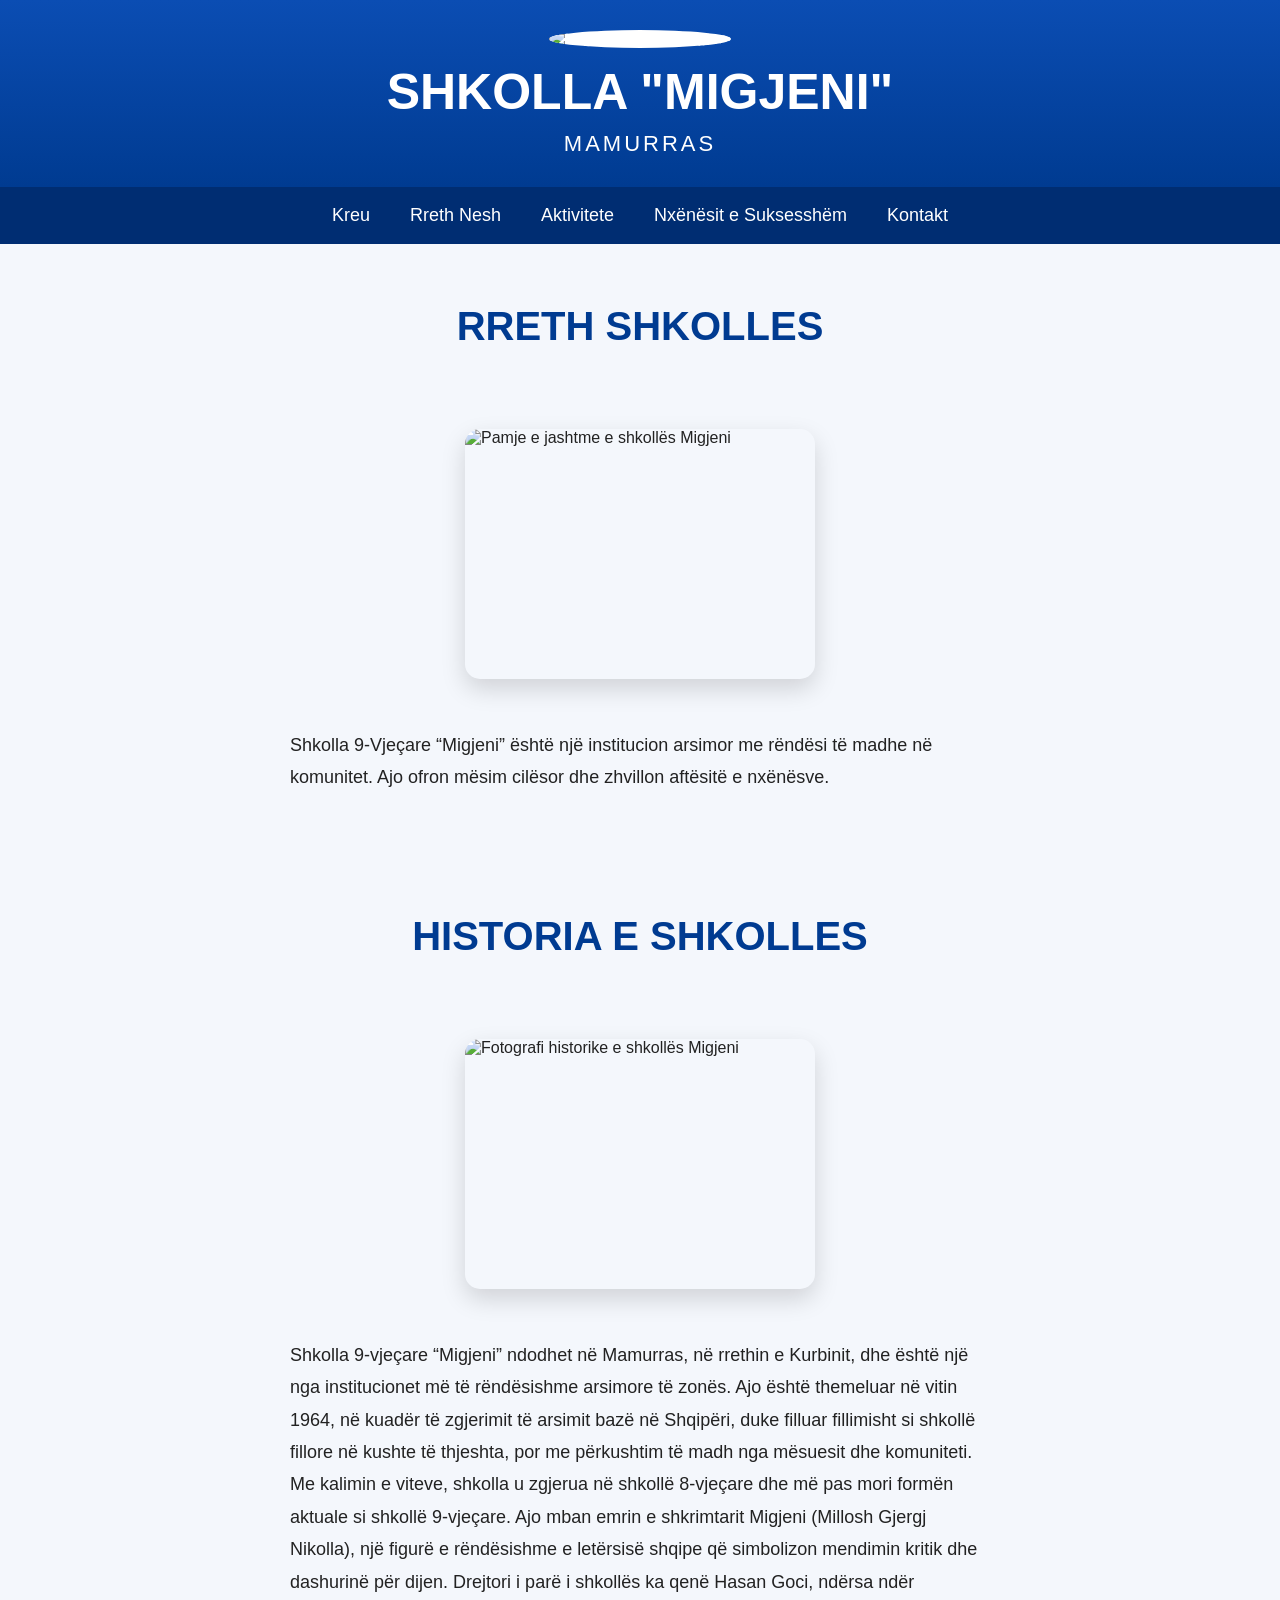
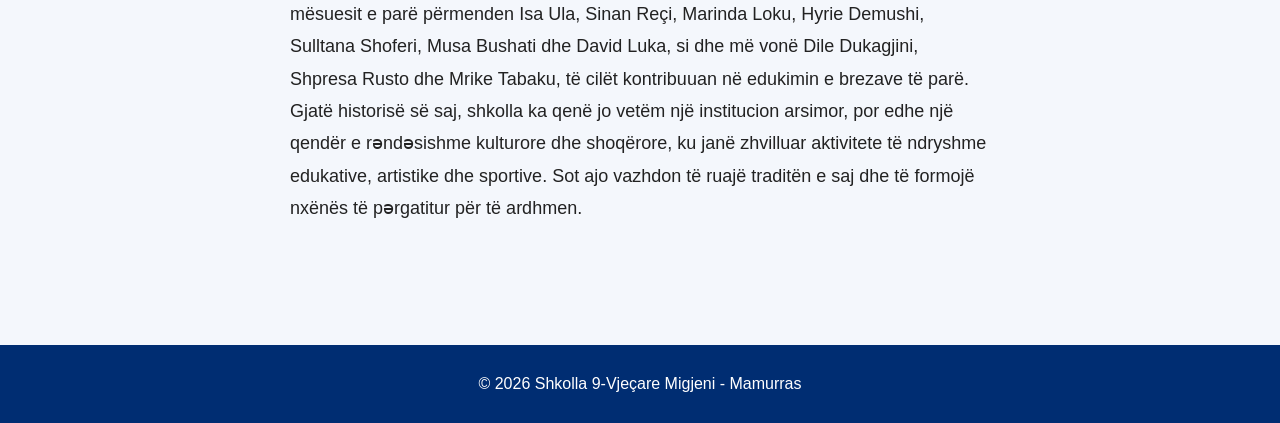
==== index2.html @ fb5d3274 "Refactor index2.html structure and styles" ====
<!DOCTYPE html>
<html lang="sq">
<head>
<meta charset="UTF-8">
<meta name="viewport" content="width=device-width, initial-scale=1.0">
<link rel="icon" href="imazhet\WhatsApp_Image_2026-05-28_at_3.24.03_PM-removebg-preview.png">
<title>Rreth Shkollës - Migjeni</title>

<style>
*{
    margin:0;
    padding:0;
    box-sizing:border-box;
    font-family:Arial, sans-serif;
}

body{
    background:#f4f7fc;
    color:#222;
}

header{
    background:linear-gradient(to bottom,#0b4db3,#003b91);
    text-align:center;
    color:white;
    padding:30px 20px;
}

.logo{
    width:130px;
    height:130px;
    background:white;
    border-radius:50%;
    object-fit:contain;
    margin-bottom:15px;
}

header h1{
    font-size:50px;
    margin-bottom:10px;
}

header p{
    font-size:22px;
    letter-spacing:3px;
}

nav{
    background:#002d72;
    padding:18px;
    position:sticky;
    top:0;
    z-index:1000;
}

nav ul{
    display:flex;
    justify-content:center;
    gap:40px;
    list-style:none;
}

nav a{
    color:white;
    text-decoration:none;
    font-size:18px;
    transition:0.3s;
}

nav a:hover{
    color:#a8c8ff;
}


/* TITULL */
.title{
    text-align:center;
    font-size:40px;
    margin:60px 0 20px;
    color:#003b91;
}

/* SEKSIONE */
.section-row{
    display:flex;
    align-items:center;
    justify-content:center;
    gap:50px;
    padding:60px 10%;
    flex-wrap:wrap;
}

.section-row img{
    width:350px;
    height:250px;
    object-fit:cover;
    border-radius:15px;
    box-shadow:0 10px 25px rgba(0,0,0,0.15);
}

.section-text{
    max-width:700px;
    font-size:18px;
    line-height:1.8;
}

/* HISTORIA (invert) */
.reverse{
    flex-direction:row-reverse;
}

footer{
    background:#002d72;
    color:white;
    text-align:center;
    padding:30px;
    margin-top:60px;
}

@media(max-width:768px){

    header h1{
        font-size:38px;
    }

    .hero h2{
        font-size:42px;
    }

    .hero p{
        font-size:20px;
    }

    nav ul{
        flex-direction:column;
        align-items:center;
        gap:15px;
    }
}

</style>
</head>

<body>

<header>
    <img src="imazhet\WhatsApp_Image_2026-05-28_at_3.24.03_PM-removebg-preview.png" class="logo" alt="Logo e shkollës Migjeni">
    <h1>SHKOLLA "MIGJENI"</h1>
    <p>MAMURRAS</p>
</header>

<nav>
<ul>
<li><a href="index.html">Kreu</a></li>
<li><a href="index2.html">Rreth Nesh</a></li>
<li><a href="index3.html">Aktivitete</a></li>
<li><a href="index4.html">Nxënësit e Suksesshëm</a></li>
<li><a href="index5.html">Kontakt</a></li>
</ul>
</nav>

<h2 class="title">RRETH SHKOLLES</h2>

<div class="section-row">
    <img src="imazhet\WhatsApp Image 2026-05-28 at 2.51.19 PM (1).jpeg" alt="Pamje e jashtme e shkollës Migjeni">
    <div class="section-text">
        Shkolla 9-Vjeçare “Migjeni” është një institucion arsimor me rëndësi të madhe në komunitet.
        Ajo ofron mësim cilësor dhe zhvillon aftësitë e nxënësve.
    </div>
</div>

<h2 class="title">HISTORIA E SHKOLLES</h2>

<div class="section-row reverse">

    <img src="imazhet\WhatsApp Image 2026-05-28 at 2.51.08 PM (1).jpeg" alt="Fotografi historike e shkollës Migjeni">
    
    <div class="section-text">
Shkolla 9-vjeçare “Migjeni” ndodhet në Mamurras, në rrethin e Kurbinit, dhe është një nga institucionet më të rëndësishme arsimore të zonës. Ajo është themeluar në vitin 1964, në kuadër të zgjerimit të arsimit bazë në Shqipëri, duke filluar fillimisht si shkollë fillore në kushte të thjeshta, por me përkushtim të madh nga mësuesit dhe komuniteti.

Me kalimin e viteve, shkolla u zgjerua në shkollë 8-vjeçare dhe më pas mori formën aktuale si shkollë 9-vjeçare. Ajo mban emrin e shkrimtarit Migjeni (Millosh Gjergj Nikolla), një figurë e rëndësishme e letërsisë shqipe që simbolizon mendimin kritik dhe dashurinë për dijen.

Drejtori i parë i shkollës ka qenë Hasan Goci, ndërsa ndër mësuesit e parë përmenden Isa Ula, Sinan Reçi, Marinda Loku, Hyrie Demushi, Sulltana Shoferi, Musa Bushati dhe David Luka, si dhe më vonë Dile Dukagjini, Shpresa Rusto dhe Mrike Tabaku, të cilët kontribuuan në edukimin e brezave të parë.

Gjatë historisë së saj, shkolla ka qenë jo vetëm një institucion arsimor, por edhe një qendër e rəndəsishme kulturore dhe shoqërore, ku janë zhvilluar aktivitete të ndryshme edukative, artistike dhe sportive. Sot ajo vazhdon të ruajë traditën e saj dhe të formojë nxënës të pərgatitur për të ardhmen.
    </div> 
</div>

<footer>
© 2026 Shkolla 9-Vjeçare Migjeni - Mamurras
</footer>

</body>
</html>
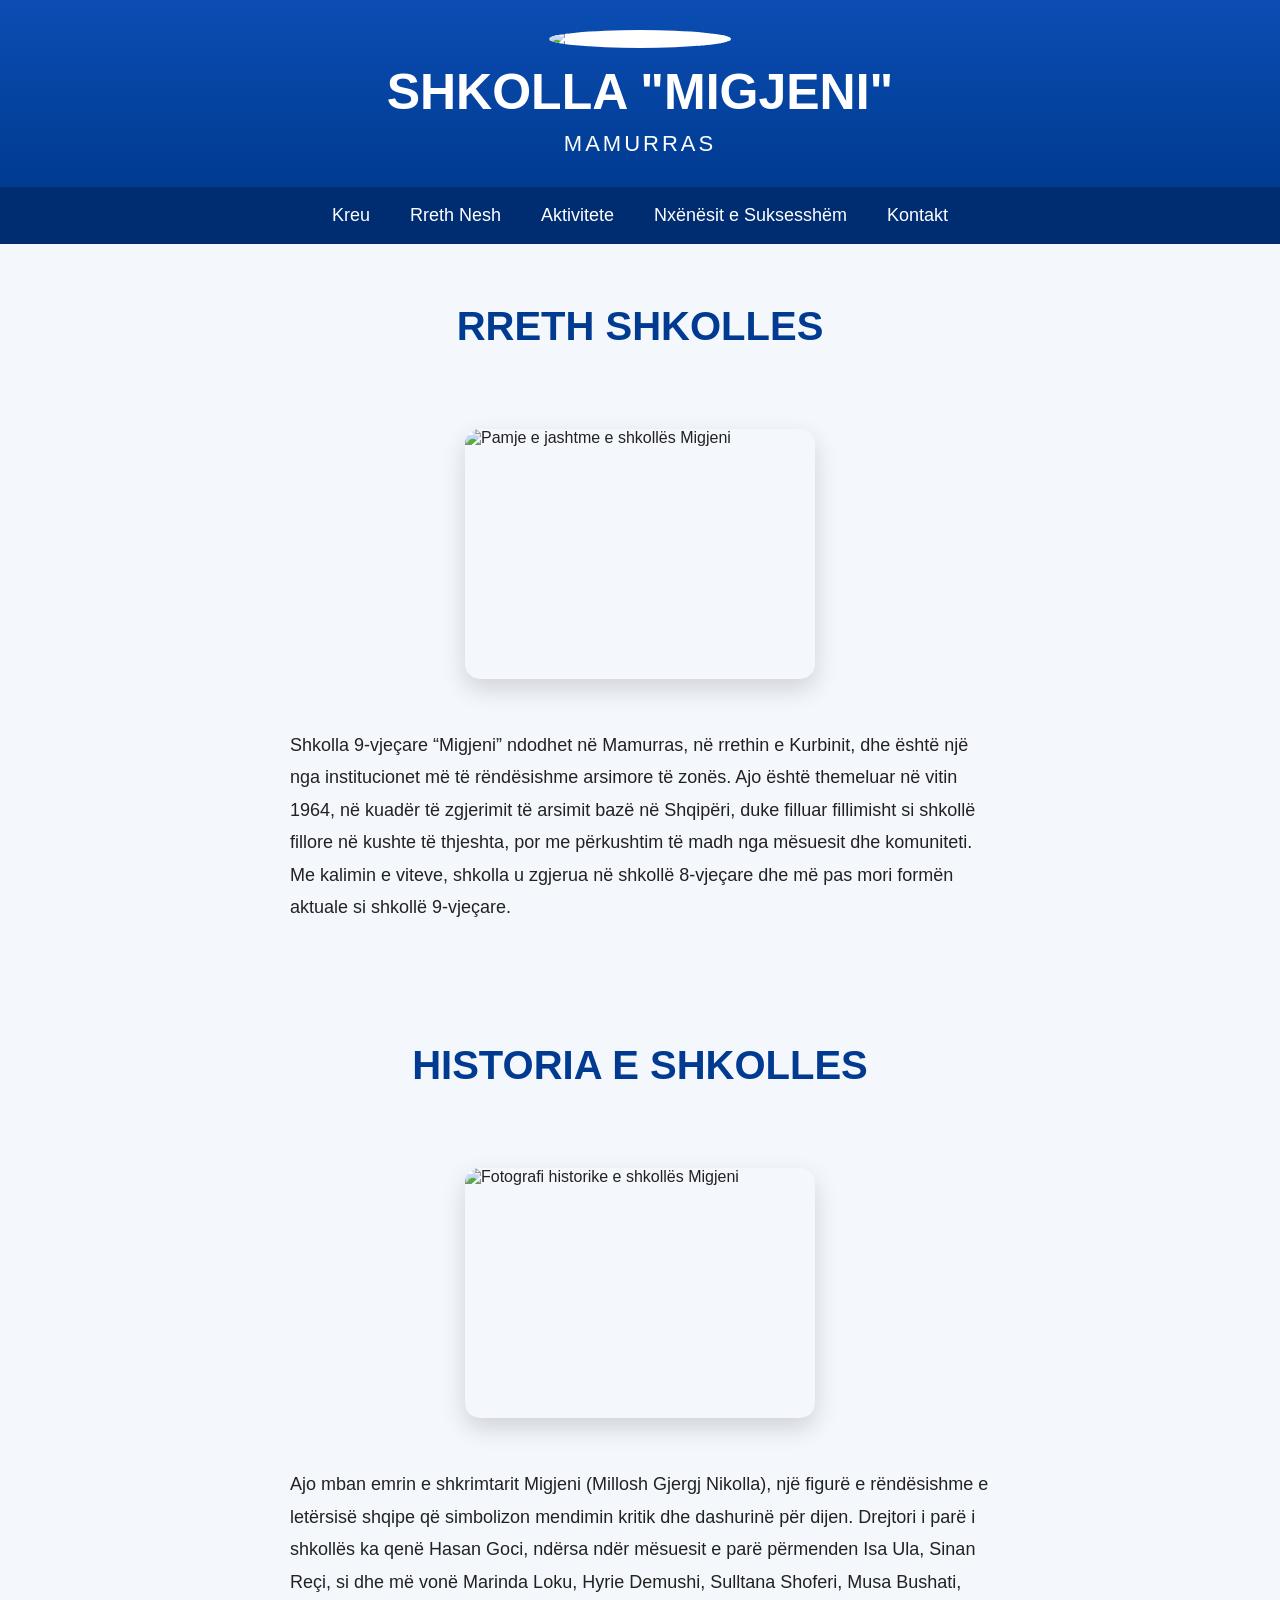
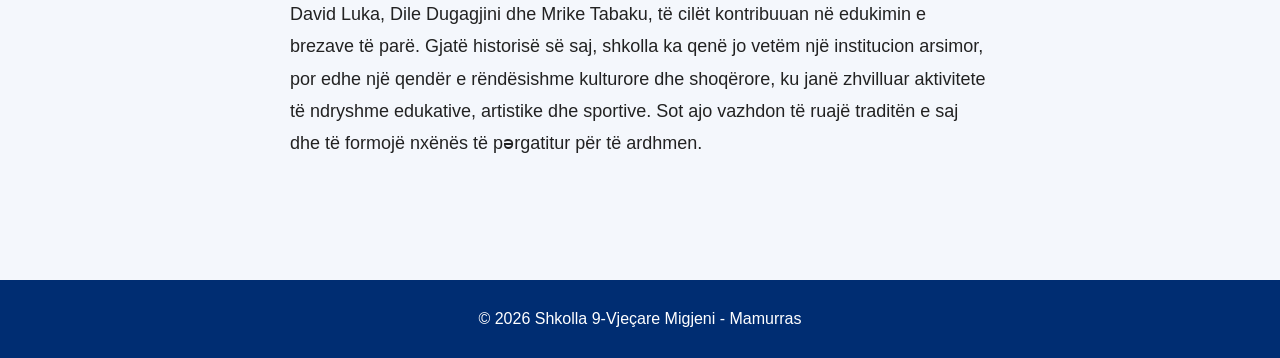
==== commit 1f52a440: "Restore index2.html content Restored the original content of index2.html after it was removed." ====
--- a/index2.html
+++ b/index2.html
@@ -164,8 +164,9 @@
 <div class="section-row">
     <img src="imazhet\WhatsApp Image 2026-05-28 at 2.51.19 PM (1).jpeg" alt="Pamje e jashtme e shkollës Migjeni">
     <div class="section-text">
-        Shkolla 9-Vjeçare “Migjeni” është një institucion arsimor me rëndësi të madhe në komunitet.
-        Ajo ofron mësim cilësor dhe zhvillon aftësitë e nxënësve.
+        Shkolla 9-vjeçare “Migjeni” ndodhet në Mamurras, në rrethin e Kurbinit, dhe është një nga institucionet më të rëndësishme arsimore të zonës. Ajo është themeluar në vitin 1964, në kuadër të zgjerimit të arsimit bazë në Shqipëri, duke filluar fillimisht si shkollë fillore në kushte të thjeshta, por me përkushtim të madh nga mësuesit dhe komuniteti.
+
+Me kalimin e viteve, shkolla u zgjerua në shkollë 8-vjeçare dhe më pas mori formën aktuale si shkollë 9-vjeçare. 
     </div>
 </div>
 
@@ -176,13 +177,11 @@
     <img src="imazhet\WhatsApp Image 2026-05-28 at 2.51.08 PM (1).jpeg" alt="Fotografi historike e shkollës Migjeni">
     
     <div class="section-text">
-Shkolla 9-vjeçare “Migjeni” ndodhet në Mamurras, në rrethin e Kurbinit, dhe është një nga institucionet më të rëndësishme arsimore të zonës. Ajo është themeluar në vitin 1964, në kuadër të zgjerimit të arsimit bazë në Shqipëri, duke filluar fillimisht si shkollë fillore në kushte të thjeshta, por me përkushtim të madh nga mësuesit dhe komuniteti.
+Ajo mban emrin e shkrimtarit Migjeni (Millosh Gjergj Nikolla), një figurë e rëndësishme e letërsisë shqipe që simbolizon mendimin kritik dhe dashurinë për dijen.
 
-Me kalimin e viteve, shkolla u zgjerua në shkollë 8-vjeçare dhe më pas mori formën aktuale si shkollë 9-vjeçare. Ajo mban emrin e shkrimtarit Migjeni (Millosh Gjergj Nikolla), një figurë e rëndësishme e letërsisë shqipe që simbolizon mendimin kritik dhe dashurinë për dijen.
+Drejtori i parë i shkollës ka qenë Hasan Goci, ndërsa ndër mësuesit e parë përmenden Isa Ula, Sinan Reçi, si dhe më vonë Marinda Loku, Hyrie Demushi, Sulltana Shoferi, Musa Bushati, David Luka, Dile Dugagjini dhe Mrike Tabaku, të cilët kontribuuan në edukimin e brezave të parë.
 
-Drejtori i parë i shkollës ka qenë Hasan Goci, ndërsa ndër mësuesit e parë përmenden Isa Ula, Sinan Reçi, Marinda Loku, Hyrie Demushi, Sulltana Shoferi, Musa Bushati dhe David Luka, si dhe më vonë Dile Dukagjini, Shpresa Rusto dhe Mrike Tabaku, të cilët kontribuuan në edukimin e brezave të parë.
-
-Gjatë historisë së saj, shkolla ka qenë jo vetëm një institucion arsimor, por edhe një qendër e rəndəsishme kulturore dhe shoqërore, ku janë zhvilluar aktivitete të ndryshme edukative, artistike dhe sportive. Sot ajo vazhdon të ruajë traditën e saj dhe të formojë nxënës të pərgatitur për të ardhmen.
+Gjatë historisë së saj, shkolla ka qenë jo vetëm një institucion arsimor, por edhe një qendër e rëndësishme kulturore dhe shoqërore, ku janë zhvilluar aktivitete të ndryshme edukative, artistike dhe sportive. Sot ajo vazhdon të ruajë traditën e saj dhe të formojë nxënës të pərgatitur për të ardhmen.
     </div> 
 </div>
 
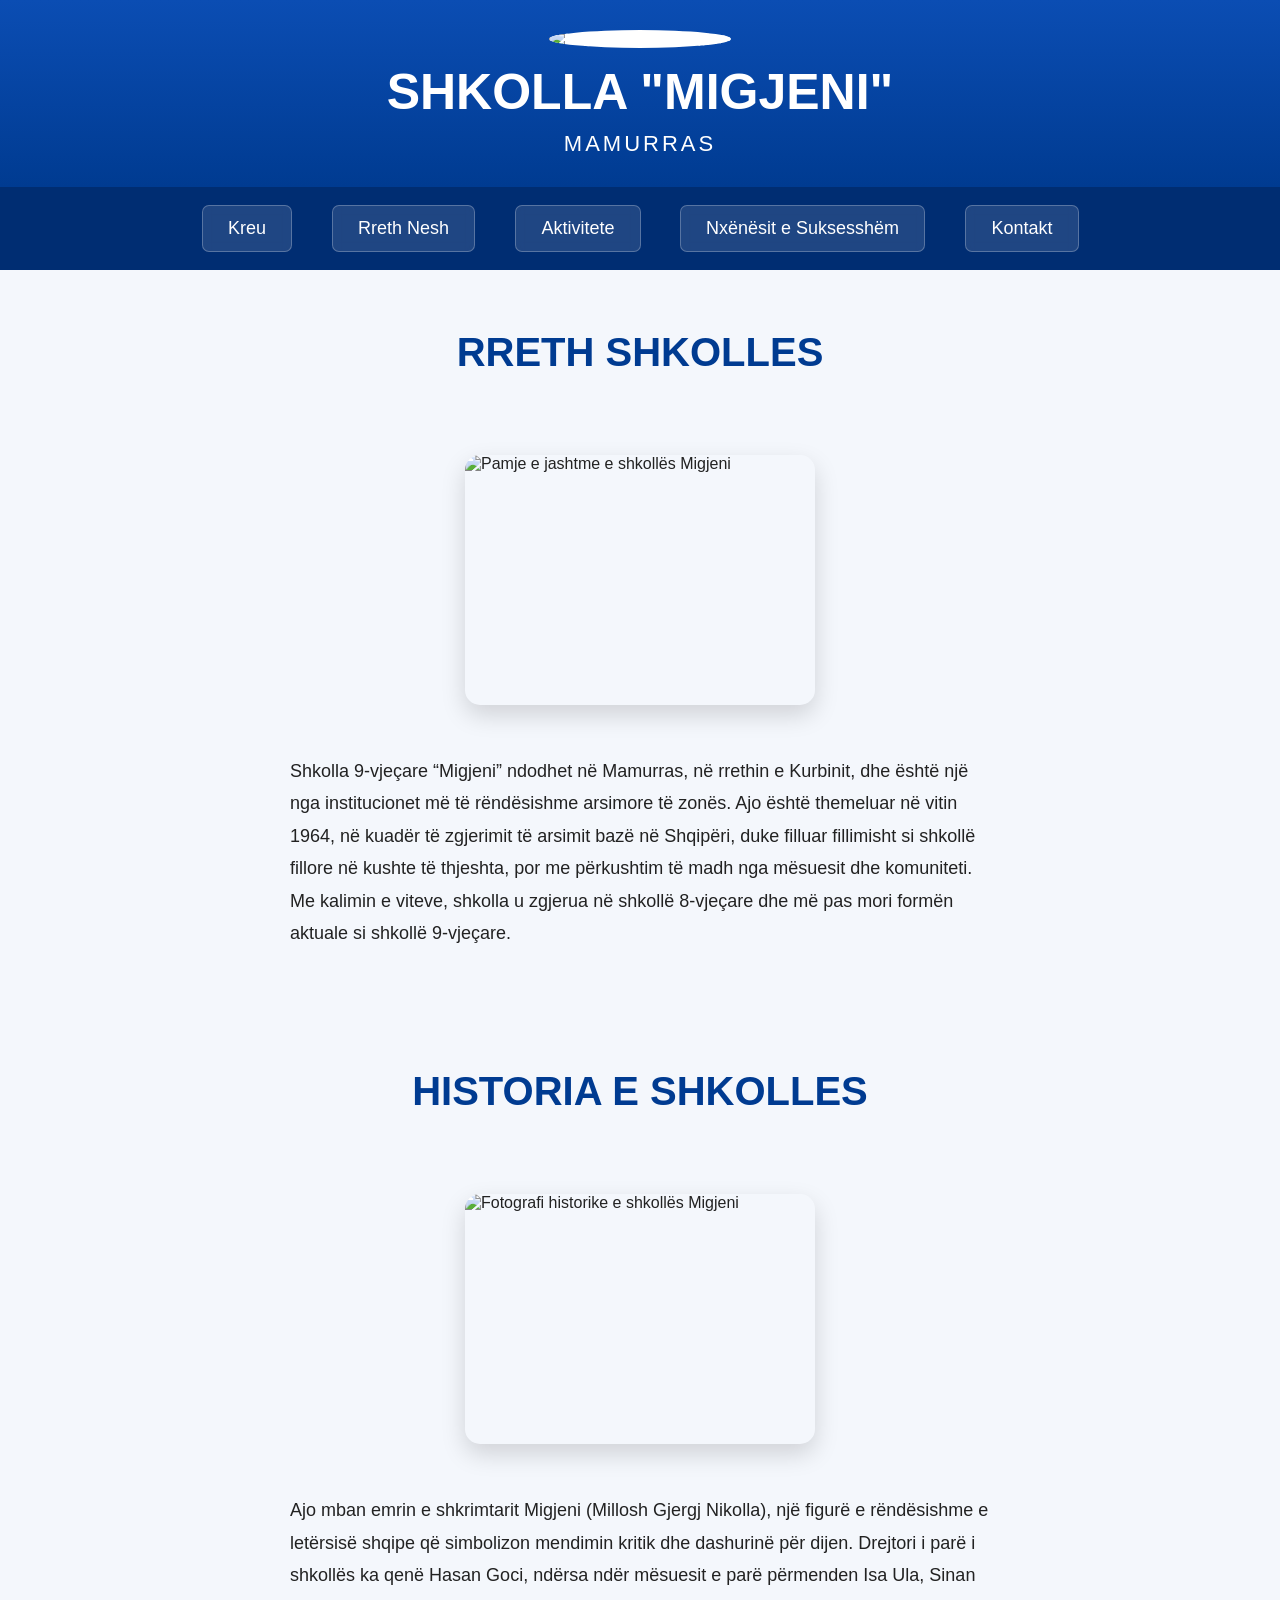
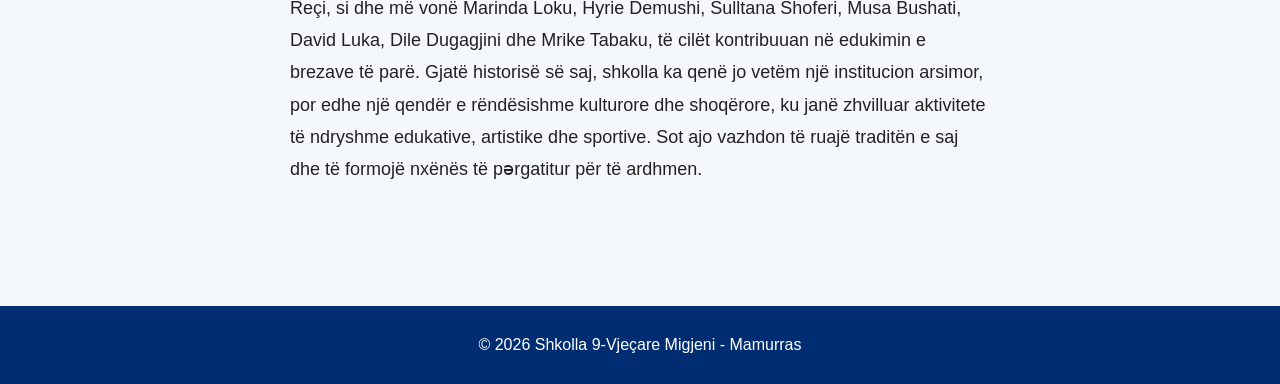
==== commit 889864d1: "Refactor index2.html structure and styles" ====
--- a/index2.html
+++ b/index2.html
@@ -64,13 +64,21 @@
     color:white;
     text-decoration:none;
     font-size:18px;
+    padding:12px 25px;
+    background:rgba(255,255,255,0.12);
+    border:1px solid rgba(255,255,255,0.25);
+    border-radius:7px; /* shumë të rrumbullakosura */
     transition:0.3s;
+    display:inline-block;
+    -webkit-backdrop-filter:blur(5px);
+    backdrop-filter:blur(5px);
 }
 
 nav a:hover{
-    color:#a8c8ff;
-}
-
+    background:#1e5bc6;
+    color:white;
+    transform:translateY(-2px);
+}
 
 /* TITULL */
 .title{
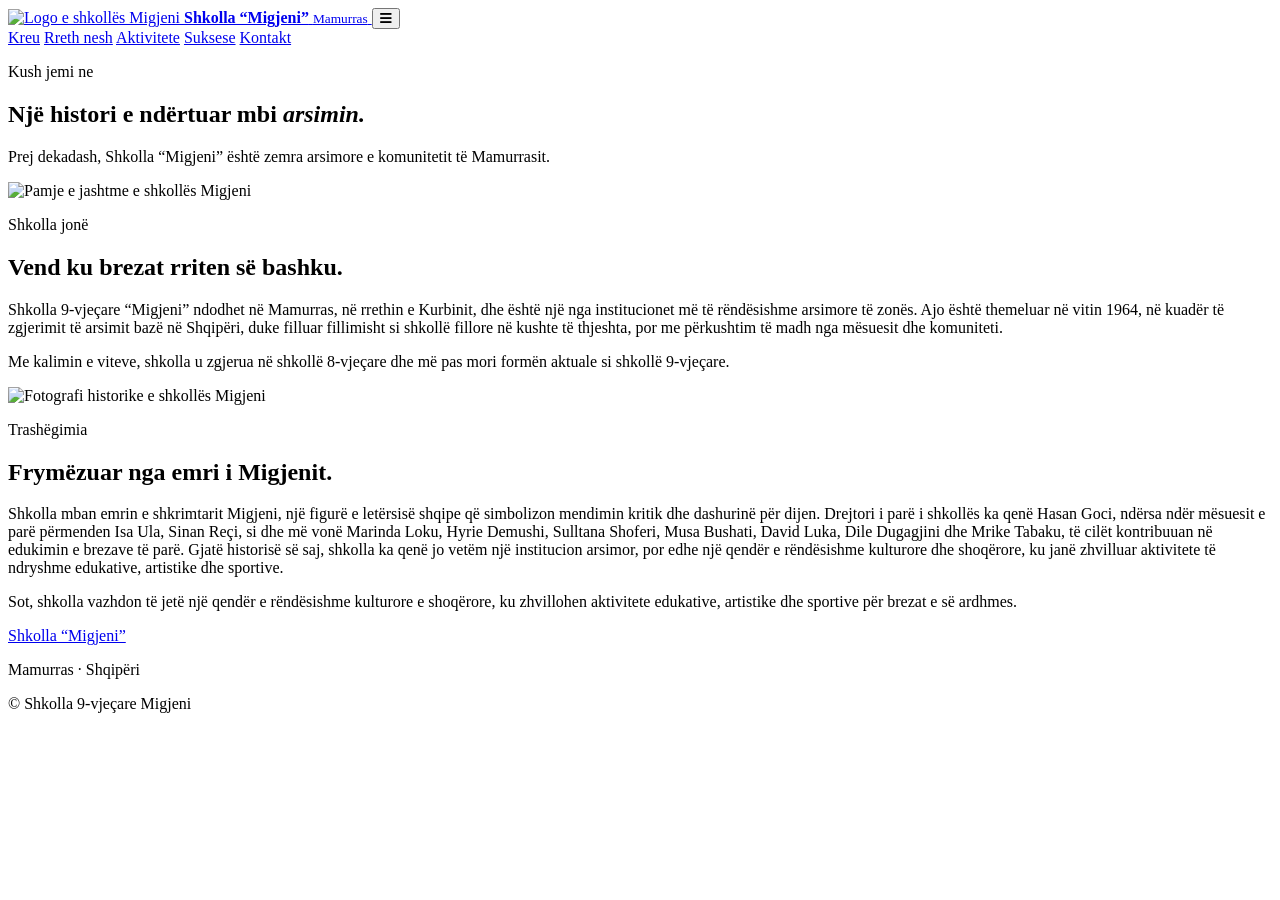
==== commit 35ec4528: "Update index2.html" ====
--- a/index2.html
+++ b/index2.html
@@ -1,201 +1,78 @@
 <!DOCTYPE html>
 <html lang="sq">
-<head>
-<meta charset="UTF-8">
-<meta name="viewport" content="width=device-width, initial-scale=1.0">
-<link rel="icon" href="imazhet\WhatsApp_Image_2026-05-28_at_3.24.03_PM-removebg-preview.png">
-<title>Rreth Shkollës - Migjeni</title>
-
-<style>
-*{
-    margin:0;
-    padding:0;
-    box-sizing:border-box;
-    font-family:Arial, sans-serif;
-}
-
-body{
-    background:#f4f7fc;
-    color:#222;
-}
-
-header{
-    background:linear-gradient(to bottom,#0b4db3,#003b91);
-    text-align:center;
-    color:white;
-    padding:30px 20px;
-}
-
-.logo{
-    width:130px;
-    height:130px;
-    background:white;
-    border-radius:50%;
-    object-fit:contain;
-    margin-bottom:15px;
-}
-
-header h1{
-    font-size:50px;
-    margin-bottom:10px;
-}
-
-header p{
-    font-size:22px;
-    letter-spacing:3px;
-}
-
-nav{
-    background:#002d72;
-    padding:18px;
-    position:sticky;
-    top:0;
-    z-index:1000;
-}
-
-nav ul{
-    display:flex;
-    justify-content:center;
-    gap:40px;
-    list-style:none;
-}
-
-nav a{
-    color:white;
-    text-decoration:none;
-    font-size:18px;
-    padding:12px 25px;
-    background:rgba(255,255,255,0.12);
-    border:1px solid rgba(255,255,255,0.25);
-    border-radius:7px; /* shumë të rrumbullakosura */
-    transition:0.3s;
-    display:inline-block;
-    -webkit-backdrop-filter:blur(5px);
-    backdrop-filter:blur(5px);
-}
-
-nav a:hover{
-    background:#1e5bc6;
-    color:white;
-    transform:translateY(-2px);
-}
-
-/* TITULL */
-.title{
-    text-align:center;
-    font-size:40px;
-    margin:60px 0 20px;
-    color:#003b91;
-}
-
-/* SEKSIONE */
-.section-row{
-    display:flex;
-    align-items:center;
-    justify-content:center;
-    gap:50px;
-    padding:60px 10%;
-    flex-wrap:wrap;
-}
-
-.section-row img{
-    width:350px;
-    height:250px;
-    object-fit:cover;
-    border-radius:15px;
-    box-shadow:0 10px 25px rgba(0,0,0,0.15);
-}
-
-.section-text{
-    max-width:700px;
-    font-size:18px;
-    line-height:1.8;
-}
-
-/* HISTORIA (invert) */
-.reverse{
-    flex-direction:row-reverse;
-}
-
-footer{
-    background:#002d72;
-    color:white;
-    text-align:center;
-    padding:30px;
-    margin-top:60px;
-}
-
-@media(max-width:768px){
-
-    header h1{
-        font-size:38px;
-    }
-
-    .hero h2{
-        font-size:42px;
-    }
-
-    .hero p{
-        font-size:20px;
-    }
-
-    nav ul{
-        flex-direction:column;
-        align-items:center;
-        gap:15px;
-    }
-}
-
-</style>
-</head>
-
-<body>
-
-<header>
-    <img src="imazhet\WhatsApp_Image_2026-05-28_at_3.24.03_PM-removebg-preview.png" class="logo" alt="Logo e shkollës Migjeni">
-    <h1>SHKOLLA "MIGJENI"</h1>
-    <p>MAMURRAS</p>
-</header>
-
-<nav>
-<ul>
-<li><a href="index.html">Kreu</a></li>
-<li><a href="index2.html">Rreth Nesh</a></li>
-<li><a href="index3.html">Aktivitete</a></li>
-<li><a href="index4.html">Nxënësit e Suksesshëm</a></li>
-<li><a href="index5.html">Kontakt</a></li>
-</ul>
-</nav>
-
-<h2 class="title">RRETH SHKOLLES</h2>
-
-<div class="section-row">
-    <img src="imazhet\WhatsApp Image 2026-05-28 at 2.51.19 PM (1).jpeg" alt="Pamje e jashtme e shkollës Migjeni">
-    <div class="section-text">
-        Shkolla 9-vjeçare “Migjeni” ndodhet në Mamurras, në rrethin e Kurbinit, dhe është një nga institucionet më të rëndësishme arsimore të zonës. Ajo është themeluar në vitin 1964, në kuadër të zgjerimit të arsimit bazë në Shqipëri, duke filluar fillimisht si shkollë fillore në kushte të thjeshta, por me përkushtim të madh nga mësuesit dhe komuniteti.
-
-Me kalimin e viteve, shkolla u zgjerua në shkollë 8-vjeçare dhe më pas mori formën aktuale si shkollë 9-vjeçare. 
-    </div>
-</div>
-
-<h2 class="title">HISTORIA E SHKOLLES</h2>
-
-<div class="section-row reverse">
-
-    <img src="imazhet\WhatsApp Image 2026-05-28 at 2.51.08 PM (1).jpeg" alt="Fotografi historike e shkollës Migjeni">
-    
-    <div class="section-text">
-Ajo mban emrin e shkrimtarit Migjeni (Millosh Gjergj Nikolla), një figurë e rëndësishme e letërsisë shqipe që simbolizon mendimin kritik dhe dashurinë për dijen.
-
-Drejtori i parë i shkollës ka qenë Hasan Goci, ndërsa ndër mësuesit e parë përmenden Isa Ula, Sinan Reçi, si dhe më vonë Marinda Loku, Hyrie Demushi, Sulltana Shoferi, Musa Bushati, David Luka, Dile Dugagjini dhe Mrike Tabaku, të cilët kontribuuan në edukimin e brezave të parë.
-
-Gjatë historisë së saj, shkolla ka qenë jo vetëm një institucion arsimor, por edhe një qendër e rëndësishme kulturore dhe shoqërore, ku janë zhvilluar aktivitete të ndryshme edukative, artistike dhe sportive. Sot ajo vazhdon të ruajë traditën e saj dhe të formojë nxënës të pərgatitur për të ardhmen.
-    </div> 
-</div>
-
-<footer>
-© 2026 Shkolla 9-Vjeçare Migjeni - Mamurras
-</footer>
-
-</body>
+  <head>
+    <meta charset="UTF-8">
+    <meta name="viewport" content="width=device-width, initial-scale=1.0">
+    <link rel="icon" href="imazhet/WhatsApp_Image_2026-05-28_at_3.24.03_PM-removebg-preview.png">
+    <title>Rreth nesh | Shkolla Migjeni</title>
+    <link rel="preconnect" href="https://fonts.googleapis.com">
+    <link rel="preconnect" href="https://fonts.gstatic.com" crossorigin>
+    <link href="https://fonts.googleapis.com/css2?family=DM+Sans:wght@400;500;600;700&family=Playfair+Display:wght@600;700&display=swap" rel="stylesheet">
+    <link rel="stylesheet" href="https://cdnjs.cloudflare.com/ajax/libs/font-awesome/6.5.2/css/all.min.css">
+    <link rel="stylesheet" href="site.css">
+    <script src="app.js" defer>
+    </script>
+  </head>
+  <body data-page="about">
+    <header class="site-header">
+      <a class="brand" href="index.html">
+        <img src="imazhet/WhatsApp_Image_2026-05-28_at_3.24.03_PM-removebg-preview.png" alt="Logo e shkollës Migjeni">
+        <span>
+          <strong>Shkolla “Migjeni”</strong>
+          <small>Mamurras</small>
+        </span>
+      </a>
+      <button class="menu-toggle" aria-label="Hap menunë" aria-expanded="false">
+        <i class="fa-solid fa-bars">
+        </i>
+      </button>
+      <nav class="site-nav" aria-label="Navigimi kryesor">
+        <a href="index.html">Kreu</a>
+        <a href="index2.html">Rreth nesh</a>
+        <a href="index3.html">Aktivitete</a>
+        <a href="index4.html">Suksese</a>
+        <a href="index5.html">Kontakt</a>
+      </nav>
+    </header>
+    <main>
+      <section class="page-hero">
+        <p class="eyebrow">Kush jemi ne</p>
+        <h1>Një histori e ndërtuar mbi <em>arsimin.</em>
+        </h1>
+        <p>Prej dekadash, Shkolla “Migjeni” është zemra arsimore e komunitetit të Mamurrasit.</p>
+      </section>
+      <section class="story section-shell">
+        <article class="story-block reveal">
+          <div class="story-image">
+            <img src="imazhet/WhatsApp Image 2026-05-28 at 2.51.19 PM (1).jpeg" alt="Pamje e jashtme e shkollës Migjeni">
+          </div>
+          <div class="story-copy">
+            <p class="eyebrow">Shkolla jonë</p>
+            <h2>Vend ku brezat rriten së bashku.</h2>
+            <p>Shkolla 9-vjeçare “Migjeni” ndodhet në Mamurras, në rrethin e Kurbinit, dhe është një nga institucionet më të rëndësishme arsimore të zonës. Ajo është themeluar në vitin 1964, në kuadër të zgjerimit të arsimit bazë në Shqipëri, duke filluar fillimisht si shkollë fillore në kushte të thjeshta, por me përkushtim të madh nga mësuesit dhe komuniteti.</p>
+            <p>Me kalimin e viteve, shkolla u zgjerua në shkollë 8-vjeçare dhe më pas mori formën aktuale si shkollë 9-vjeçare.</p>
+          </div>
+        </article>
+        <article class="story-block reverse reveal">
+          <div class="story-image">
+            <img src="imazhet/WhatsApp Image 2026-05-28 at 2.51.08 PM (1).jpeg" alt="Fotografi historike e shkollës Migjeni">
+          </div>
+          <div class="story-copy">
+            <p class="eyebrow">Trashëgimia</p>
+            <h2>Frymëzuar nga emri i Migjenit.</h2>
+            <p>Shkolla mban emrin e shkrimtarit Migjeni, një figurë e letërsisë shqipe që simbolizon mendimin kritik dhe dashurinë për dijen. Drejtori i parë i shkollës ka qenë Hasan Goci, ndërsa ndër mësuesit e parë përmenden Isa Ula, Sinan Reçi, si dhe më vonë Marinda Loku, Hyrie Demushi, Sulltana Shoferi, Musa Bushati, David Luka, Dile Dugagjini dhe Mrike Tabaku, të cilët kontribuuan në edukimin e brezave të parë. Gjatë historisë së saj, shkolla ka qenë jo vetëm një institucion arsimor, por edhe një qendër e rëndësishme kulturore dhe shoqërore, ku janë zhvilluar aktivitete të ndryshme edukative, artistike dhe sportive.</p>
+            <p>Sot, shkolla vazhdon të jetë një qendër e rëndësishme kulturore e shoqërore, ku zhvillohen aktivitete edukative, artistike dhe sportive për brezat e së ardhmes.</p>
+          </div>
+        </article>
+      </section>
+    </main>
+    <footer class="site-footer">
+      <div>
+        <a class="footer-brand" href="index.html">Shkolla “Migjeni”</a>
+        <p>Mamurras · Shqipëri</p>
+      </div>
+      <p>© <span class="year">
+      </span> Shkolla 9-vjeçare Migjeni</p>
+    </footer>
+  </body>
 </html>
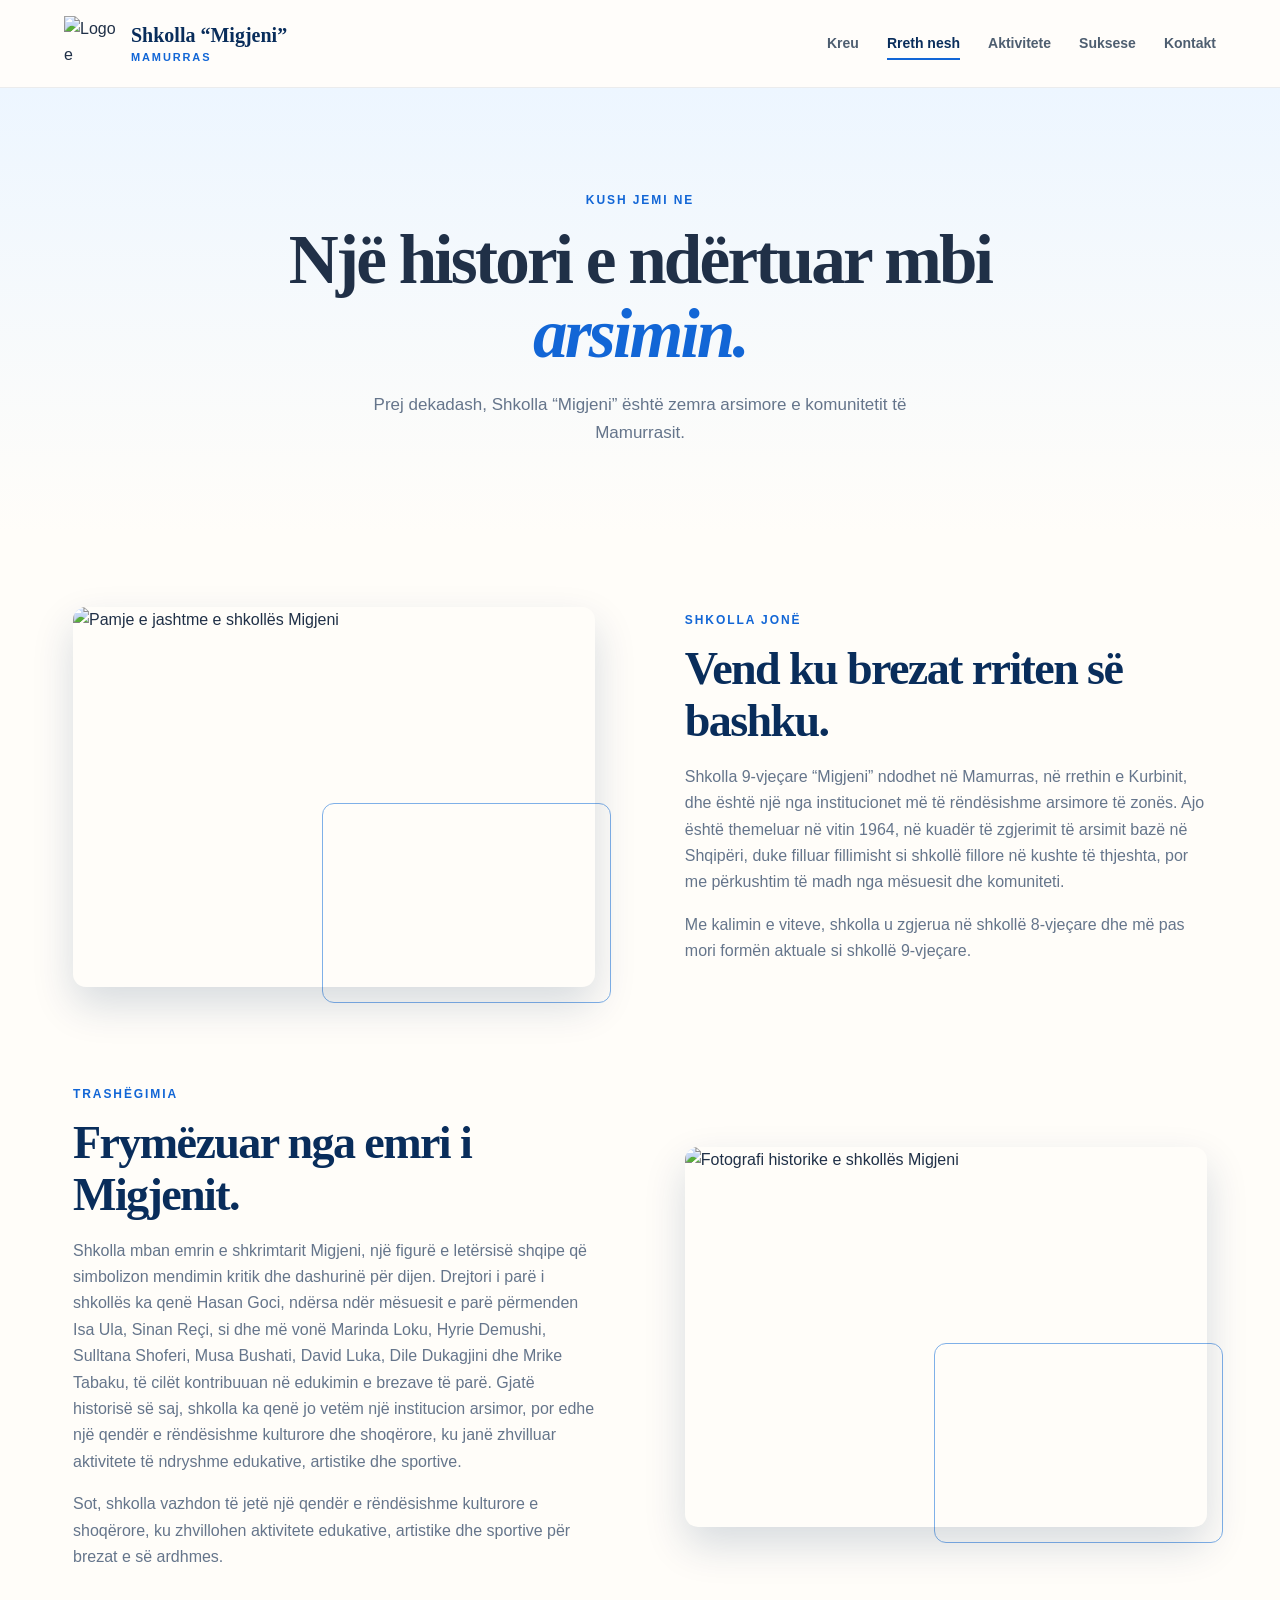
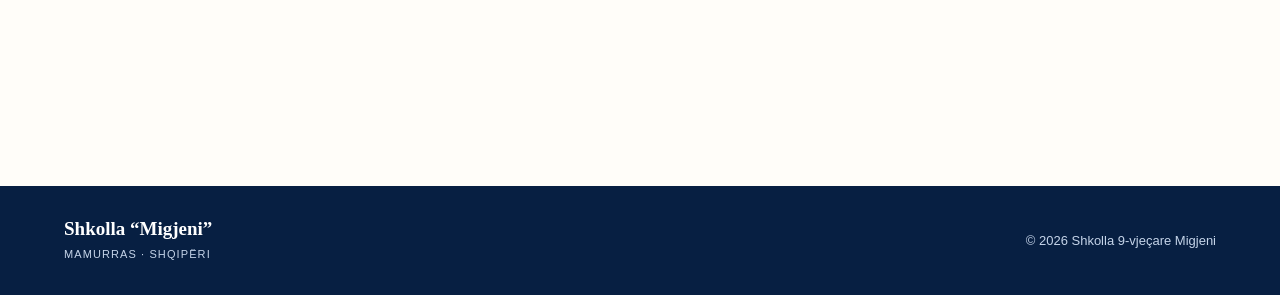
==== commit 4428f131: "Update index2.html" ====
--- a/index2.html
+++ b/index2.html
@@ -60,7 +60,7 @@
           <div class="story-copy">
             <p class="eyebrow">Trashëgimia</p>
             <h2>Frymëzuar nga emri i Migjenit.</h2>
-            <p>Shkolla mban emrin e shkrimtarit Migjeni, një figurë e letërsisë shqipe që simbolizon mendimin kritik dhe dashurinë për dijen. Drejtori i parë i shkollës ka qenë Hasan Goci, ndërsa ndër mësuesit e parë përmenden Isa Ula, Sinan Reçi, si dhe më vonë Marinda Loku, Hyrie Demushi, Sulltana Shoferi, Musa Bushati, David Luka, Dile Dugagjini dhe Mrike Tabaku, të cilët kontribuuan në edukimin e brezave të parë. Gjatë historisë së saj, shkolla ka qenë jo vetëm një institucion arsimor, por edhe një qendër e rëndësishme kulturore dhe shoqërore, ku janë zhvilluar aktivitete të ndryshme edukative, artistike dhe sportive.</p>
+            <p>Shkolla mban emrin e shkrimtarit Migjeni, një figurë e letërsisë shqipe që simbolizon mendimin kritik dhe dashurinë për dijen. Drejtori i parë i shkollës ka qenë Hasan Goci, ndërsa ndër mësuesit e parë përmenden Isa Ula, Sinan Reçi, si dhe më vonë Marinda Loku, Hyrie Demushi, Sulltana Shoferi, Musa Bushati, David Luka, Dile Dukagjini dhe Mrike Tabaku, të cilët kontribuuan në edukimin e brezave të parë. Gjatë historisë së saj, shkolla ka qenë jo vetëm një institucion arsimor, por edhe një qendër e rëndësishme kulturore dhe shoqërore, ku janë zhvilluar aktivitete të ndryshme edukative, artistike dhe sportive.</p>
             <p>Sot, shkolla vazhdon të jetë një qendër e rëndësishme kulturore e shoqërore, ku zhvillohen aktivitete edukative, artistike dhe sportive për brezat e së ardhmes.</p>
           </div>
         </article>
--- a/site.css
+++ b/site.css
@@ -0,0 +1,807 @@
+:root{
+    --ink:#092d5b;
+    --blue:#1266d6;
+    --sky:#eaf4ff;
+    --cream:#fffdf9;
+    --text:#203047;
+    --muted:#65758b;
+    --line:#dce6ef;
+    --gold:#f5ac32;
+    --coral:#e66a55;
+    --serif:'Playfair Display', Georgia, serif;
+    --sans:'DM Sans', Arial, sans-serif
+}
+
+*{
+    box-sizing:border-box
+}
+
+html{
+    scroll-behavior:smooth
+}
+
+body{
+    margin:0;
+    background:var(--cream);
+    color:var(--text);
+    font-family:var(--sans);
+    line-height:1.65
+}
+
+img{
+    display:block;
+    max-width:100%
+}
+
+a{
+    text-decoration:none;
+    color:inherit
+}
+
+.site-header{
+    height:88px;
+    display:flex;
+    align-items:center;
+    justify-content:space-between;
+    gap:32px;
+    padding:0 clamp(20px, 5vw, 80px);
+    background:#fffdfa;
+    border-bottom:1px solid rgba(9, 45, 91, .08);
+    position:sticky;
+    top:0;
+    z-index:20
+}
+
+.brand{
+    display:flex;
+    align-items:center;
+    gap:12px;
+    min-width:max-content
+}
+
+.brand img{
+    width:55px;
+    height:55px;
+    object-fit:contain
+}
+
+.brand span{
+    display:grid;
+    line-height:1.1
+}
+
+.brand strong{
+    font-family:var(--serif);
+    font-size:20px;
+    color:var(--ink)
+}
+
+.brand small{
+    font-size:11px;
+    letter-spacing:.17em;
+    text-transform:uppercase;
+    color:var(--blue);
+    font-weight:700;
+    margin-top:5px
+}
+
+.site-nav{
+    display:flex;
+    align-items:center;
+    gap:28px
+}
+
+.site-nav a{
+    font-size:14px;
+    font-weight:700;
+    color:#4e5e70;
+    padding:9px 0;
+    position:relative
+}
+
+.site-nav a:after{
+    content:'';
+    height:2px;
+    background:var(--blue);
+    position:absolute;
+    left:0;
+    right:0;
+    bottom:4px;
+    transform:scaleX(0);
+    transition:transform .25s
+}
+
+.site-nav a:hover,
+.site-nav a.active{
+    color:var(--ink)
+}
+
+.site-nav a:hover:after,
+.site-nav a.active:after{
+    transform:scaleX(1)
+}
+
+.menu-toggle{
+    display:none;
+    background:none;
+    border:0;
+    color:var(--ink);
+    font-size:23px
+}
+
+.hero{
+    position:relative;
+    overflow:hidden
+}
+
+.home-hero{
+    min-height:620px;
+    padding:105px clamp(24px, 12vw, 180px);
+    background:linear-gradient(120deg, #082b58, #1059b6 62%, #1372dc);
+    color:#fff;
+    display:grid;
+    grid-template-columns:minmax(0, 650px) 220px;
+    gap:60px;
+    align-items:center
+}
+
+.hero-content{
+    position:relative;
+    z-index:1
+}
+
+.eyebrow{
+    margin:0 0 14px;
+    color:var(--blue);
+    font-size:12px;
+    line-height:1.3;
+    letter-spacing:.16em;
+    text-transform:uppercase;
+    font-weight:700
+}
+
+.home-hero .eyebrow{
+    color:#c4ddff
+}
+
+.hero h1, .page-hero h1{
+    font-family:var(--serif);
+    font-size:clamp(43px, 5.4vw, 76px);
+    line-height:1.08;
+    letter-spacing:-.04em;
+    margin:0
+}
+
+.hero h1 em, .page-hero em{
+    font-weight:inherit;
+    color:#f7bf53
+}
+
+.hero-copy{
+    font-size:18px;
+    max-width:570px;
+    color:#dceaff;
+    margin:24px 0 32px
+}
+
+.hero-actions{
+    display:flex;
+    gap:14px;
+    flex-wrap:wrap
+}
+
+.button{
+    display:inline-flex;
+    align-items:center;
+    gap:12px;
+    border-radius:99px;
+    padding:13px 20px;
+    font-size:14px;
+    font-weight:700;
+    transition:.25s transform, .25s background
+}
+
+.button:hover{
+    transform:translateY(-3px)
+}
+
+.button-primary{
+    background:#fff;
+    color:var(--ink)
+}
+
+.button-ghost{
+    border:1px solid rgba(255, 255, 255, .45);
+    color:#fff
+}
+
+.hero-card{
+    position:relative;
+    z-index:1;
+    padding:25px;
+    border:1px solid rgba(255, 255, 255, .25);
+    background:rgba(255, 255, 255, .12);
+    -webkit-backdrop-filter:blur(14px);
+    backdrop-filter:blur(14px);
+    border-radius:20px;
+    box-shadow:0 18px 45px rgba(0, 20, 55, .25)
+}
+
+.hero-card-icon{
+    height:50px;
+    width:50px;
+    border-radius:15px;
+    display:grid;
+    place-items:center;
+    background:#f6be56;
+    color:var(--ink);
+    font-size:22px
+}
+
+.hero-card p{
+    font-weight:600;
+    line-height:1.45;
+    margin:18px 0
+}
+
+.mini-line{
+    display:flex;
+    gap:5px
+}
+
+.mini-line span{
+    height:4px;
+    flex:1;
+    border-radius:5px;
+    background:#d3e5ff
+}
+
+.mini-line span:nth-child(2){
+    background:#f6be56
+}
+
+.hero-orb{
+    position:absolute;
+    border-radius:50%;
+    filter:blur(2px);
+    opacity:.27
+}
+
+.orb-one{
+    height:380px;
+    width:380px;
+    right:-80px;
+    top:-125px;
+    background:#82b9ff
+}
+
+.orb-two{
+    height:270px;
+    width:270px;
+    bottom:-120px;
+    left:43%;
+    background:#ffd46f
+}
+
+.section-shell{
+    max-width:1190px;
+    margin:auto;
+    padding:100px 28px
+}
+
+.section-heading{
+    max-width:680px;
+    margin-bottom:40px
+}
+
+.section-heading h2, .story-copy h2, .activity h2, .success-card h2, .contact-intro h2{
+    font:700 clamp(31px, 3.6vw, 50px)/1.14 var(--serif);
+    letter-spacing:-.035em;
+    color:var(--ink);
+    margin:0
+}
+
+.feature-grid{
+    display:grid;
+    grid-template-columns:repeat(3, 1fr);
+    gap:18px
+}
+
+.feature-card{
+    padding:32px;
+    border:1px solid var(--line);
+    background:#fff;
+    border-radius:18px;
+    box-shadow:0 8px 25px rgba(9, 45, 91, .035);
+    transition:.3s transform, .3s box-shadow
+}
+
+.feature-card:hover{
+    transform:translateY(-7px);
+    box-shadow:0 16px 38px rgba(9, 45, 91, .12)
+}
+
+.icon-badge{
+    height:49px;
+    width:49px;
+    display:grid;
+    place-items:center;
+    border-radius:14px;
+    font-size:20px
+}
+
+.blue{
+    background:#e4f0ff;
+    color:#1467cf
+}
+
+.gold{
+    background:#fff1d3;
+    color:#c97a00
+}
+
+.coral{
+    background:#ffe5df;
+    color:#cd4d3a
+}
+
+.feature-card h3{
+    color:var(--ink);
+    font-size:20px;
+    margin:20px 0 8px
+}
+
+.feature-card p{
+    color:var(--muted);
+    margin:0 0 20px
+}
+
+.feature-card a{
+    font-size:14px;
+    color:var(--blue);
+    font-weight:700
+}
+
+.feature-card a i{
+    margin-left:5px
+}
+
+.page-hero{
+    text-align:center;
+    padding:105px 25px 85px;
+    background:linear-gradient(180deg, #edf6ff 0%, #fffdf9 100%)
+}
+
+.page-hero h1{
+    max-width:760px;
+    margin:auto
+}
+
+.page-hero h1 em{
+    color:var(--blue)
+}
+
+.page-hero>p:last-child{
+    max-width:590px;
+    margin:19px auto 0;
+    color:var(--muted);
+    font-size:17px
+}
+
+.story{
+    padding-top:75px
+}
+
+.story-block{
+    display:grid;
+    grid-template-columns:1fr 1fr;
+    gap:clamp(35px, 7vw, 100px);
+    align-items:center;
+    margin-bottom:100px
+}
+
+.story-block.reverse .story-image{
+    order:2
+}
+
+.story-image{
+    position:relative
+}
+
+.story-image:after{
+    content:'';
+    position:absolute;
+    width:55%;
+    height:52%;
+    right:-16px;
+    bottom:-16px;
+    border:1px solid #7fb0e8;
+    border-radius:12px;
+    z-index:-1
+}
+
+.story-image img{
+    width:100%;
+    height:380px;
+    object-fit:cover;
+    border-radius:13px;
+    box-shadow:0 18px 42px rgba(9, 45, 91, .16)
+}
+
+.story-copy p:not(.eyebrow){
+    color:var(--muted);
+    margin:16px 0
+}
+
+.activity-list{
+    padding-top:20px
+}
+
+.activity{
+    display:grid;
+    grid-template-columns:310px 1fr;
+    gap:55px;
+    padding:48px 0;
+    border-top:1px solid var(--line)
+}
+
+.activity:last-child{
+    border-bottom:1px solid var(--line)
+}
+
+.activity>div>p:last-child{
+    color:var(--muted);
+    margin-bottom:0
+}
+
+.photo-grid{
+    display:grid;
+    grid-template-columns:1.25fr 1fr 1fr;
+    gap:10px
+}
+
+.photo-grid img{
+    width:100%;
+    height:210px;
+    object-fit:cover;
+    border-radius:10px;
+    cursor:zoom-in;
+    transition:.35s
+}
+
+.photo-grid img:first-child{
+    height:260px
+}
+
+.photo-grid img:hover, .cert-grid img:hover{
+    transform:scale(1.025);
+    filter:saturate(1.15)
+}
+
+.success-list{
+    padding-top:30px;
+    max-width:940px
+}
+
+.success-card{
+    display:grid;
+    grid-template-columns:80px 1fr;
+    gap:26px;
+    padding:38px 0;
+    border-top:1px solid var(--line)
+}
+
+.success-card:last-child{
+    border-bottom:1px solid var(--line)
+}
+
+.success-number{
+    font:700 38px/1 var(--serif);
+    color:#a9c8e9
+}
+
+.success-card p:last-child{
+    color:var(--muted);
+    margin-bottom:0
+}
+
+.certificate-section{
+    padding-top:18px
+}
+
+.cert-grid{
+    display:grid;
+    grid-template-columns:repeat(3, 1fr);
+    gap:16px
+}
+
+.cert-grid img{
+    cursor:zoom-in;
+    width:100%;
+    height:205px;
+    object-fit:cover;
+    border-radius:12px;
+    border:1px solid var(--line);
+    transition:.3s
+}
+
+.contact-section{
+    display:grid;
+    grid-template-columns:.8fr 1.2fr;
+    gap:80px;
+    align-items:center;
+    min-height:440px
+}
+
+.contact-intro p:last-child{
+    color:var(--muted);
+    font-size:17px
+}
+
+.contact-grid{
+    display:grid;
+    gap:12px
+}
+
+.contact-card{
+    display:grid;
+    grid-template-columns:50px 1fr 22px;
+    align-items:center;
+    gap:18px;
+    padding:21px 22px;
+    border-radius:15px;
+    color:#fff;
+    transition:.3s transform, .3s box-shadow
+}
+
+.contact-card:hover{
+    transform:translateX(8px);
+    box-shadow:0 12px 25px rgba(0, 0, 0, .15)
+}
+
+.contact-card>i{
+    font-size:25px;
+    text-align:center
+}
+
+.contact-card h3{
+    font-size:17px;
+    margin:0
+}
+
+.contact-card p{
+    margin:1px 0 0;
+    font-size:14px;
+    opacity:.85
+}
+
+.contact-card.instagram{
+    background:linear-gradient(120deg, #7d2c9d, #d54e80, #f0a448)
+}
+
+.contact-card.facebook{
+    background:linear-gradient(120deg, #1459ba, #1f7be5)
+}
+
+.contact-card.email{
+    background:linear-gradient(120deg, #092d5b, #1470be)
+}
+
+.site-footer{
+    background:#071f42;
+    color:#c5d4e9;
+    display:flex;
+    justify-content:space-between;
+    align-items:center;
+    gap:25px;
+    padding:32px clamp(24px, 5vw, 80px);
+    font-size:13px
+}
+
+.site-footer p{
+    margin:0
+}
+
+.footer-brand{
+    font:700 19px var(--serif);
+    color:#fff
+}
+
+.site-footer div p{
+    font-size:11px;
+    text-transform:uppercase;
+    letter-spacing:.1em;
+    margin-top:3px
+}
+
+.lightbox{
+    position:fixed;
+    inset:0;
+    z-index:100;
+    background:rgba(3, 17, 38, .92);
+    display:grid;
+    place-items:center;
+    padding:40px;
+    animation:fade .2s
+}
+
+.lightbox img{
+    max-height:90vh;
+    max-width:94vw;
+    border-radius:7px;
+    box-shadow:0 15px 55px #000
+}
+
+.lightbox button{
+    position:absolute;
+    top:22px;
+    right:26px;
+    background:transparent;
+    border:0;
+    color:#fff;
+    font-size:28px;
+    cursor:pointer
+}
+
+.reveal{
+    opacity:0;
+    transform:translateY(22px);
+    transition:opacity .7s ease, transform .7s ease
+}
+
+.reveal.shown{
+    opacity:1;
+    transform:none
+}
+
+@keyframes fade{
+    from{
+        opacity:0
+    }
+
+    to{
+        opacity:1
+    }
+
+}
+
+@media(max-width:780px){
+    .site-header{
+        height:74px;
+        padding:0 20px
+    }
+
+    .brand img{
+        width:46px;
+        height:46px
+    }
+
+    .brand strong{
+        font-size:17px
+    }
+
+    .menu-toggle{
+        display:block
+    }
+
+    .site-nav{
+        display:none;
+        position:absolute;
+        left:12px;
+        right:12px;
+        top:67px;
+        padding:12px 20px 16px;
+        background:#fffdfa;
+        border:1px solid var(--line);
+        border-radius:14px;
+        box-shadow:0 15px 28px rgba(9, 45, 91, .12);
+        align-items:stretch;
+        gap:4px
+    }
+
+    .site-nav.open{
+        display:flex;
+        flex-direction:column
+    }
+
+    .site-nav a{
+        padding:10px
+    }
+
+    .home-hero{
+        min-height:620px;
+        padding:75px 25px 55px;
+        grid-template-columns:1fr;
+        gap:32px
+    }
+
+    .hero-card{
+        max-width:275px
+    }
+
+    .section-shell{
+        padding:70px 22px
+    }
+
+    .feature-grid{
+        grid-template-columns:1fr
+    }
+
+    .page-hero{
+        padding:72px 22px 58px
+    }
+
+    .story-block, .story-block.reverse{
+        grid-template-columns:1fr;
+        gap:28px;
+        margin-bottom:70px
+    }
+
+    .story-block.reverse .story-image{
+        order:0
+    }
+
+    .story-image img{
+        height:280px
+    }
+
+    .story-image:after{
+        right:-8px;
+        bottom:-8px
+    }
+
+    .activity{
+        grid-template-columns:1fr;
+        gap:24px;
+        padding:38px 0
+    }
+
+    .photo-grid{
+        grid-template-columns:1.2fr 1fr
+    }
+
+    .photo-grid img, .photo-grid img:first-child{
+        height:155px
+    }
+
+    .photo-grid img:first-child{
+        grid-row:span 2;
+        height:320px
+    }
+
+    .success-card{
+        grid-template-columns:48px 1fr;
+        gap:14px
+    }
+
+    .success-number{
+        font-size:28px
+    }
+
+    .cert-grid{
+        grid-template-columns:repeat(2, 1fr);
+        gap:10px
+    }
+
+    .cert-grid img{
+        height:160px
+    }
+
+    .contact-section{
+        grid-template-columns:1fr;
+        gap:30px;
+        min-height:0
+    }
+
+    .site-footer{
+        align-items:flex-start;
+        flex-direction:column;
+        padding:28px 22px
+    }
+
+    .reveal{
+        opacity:1;
+        transform:none
+    }
+
+}
